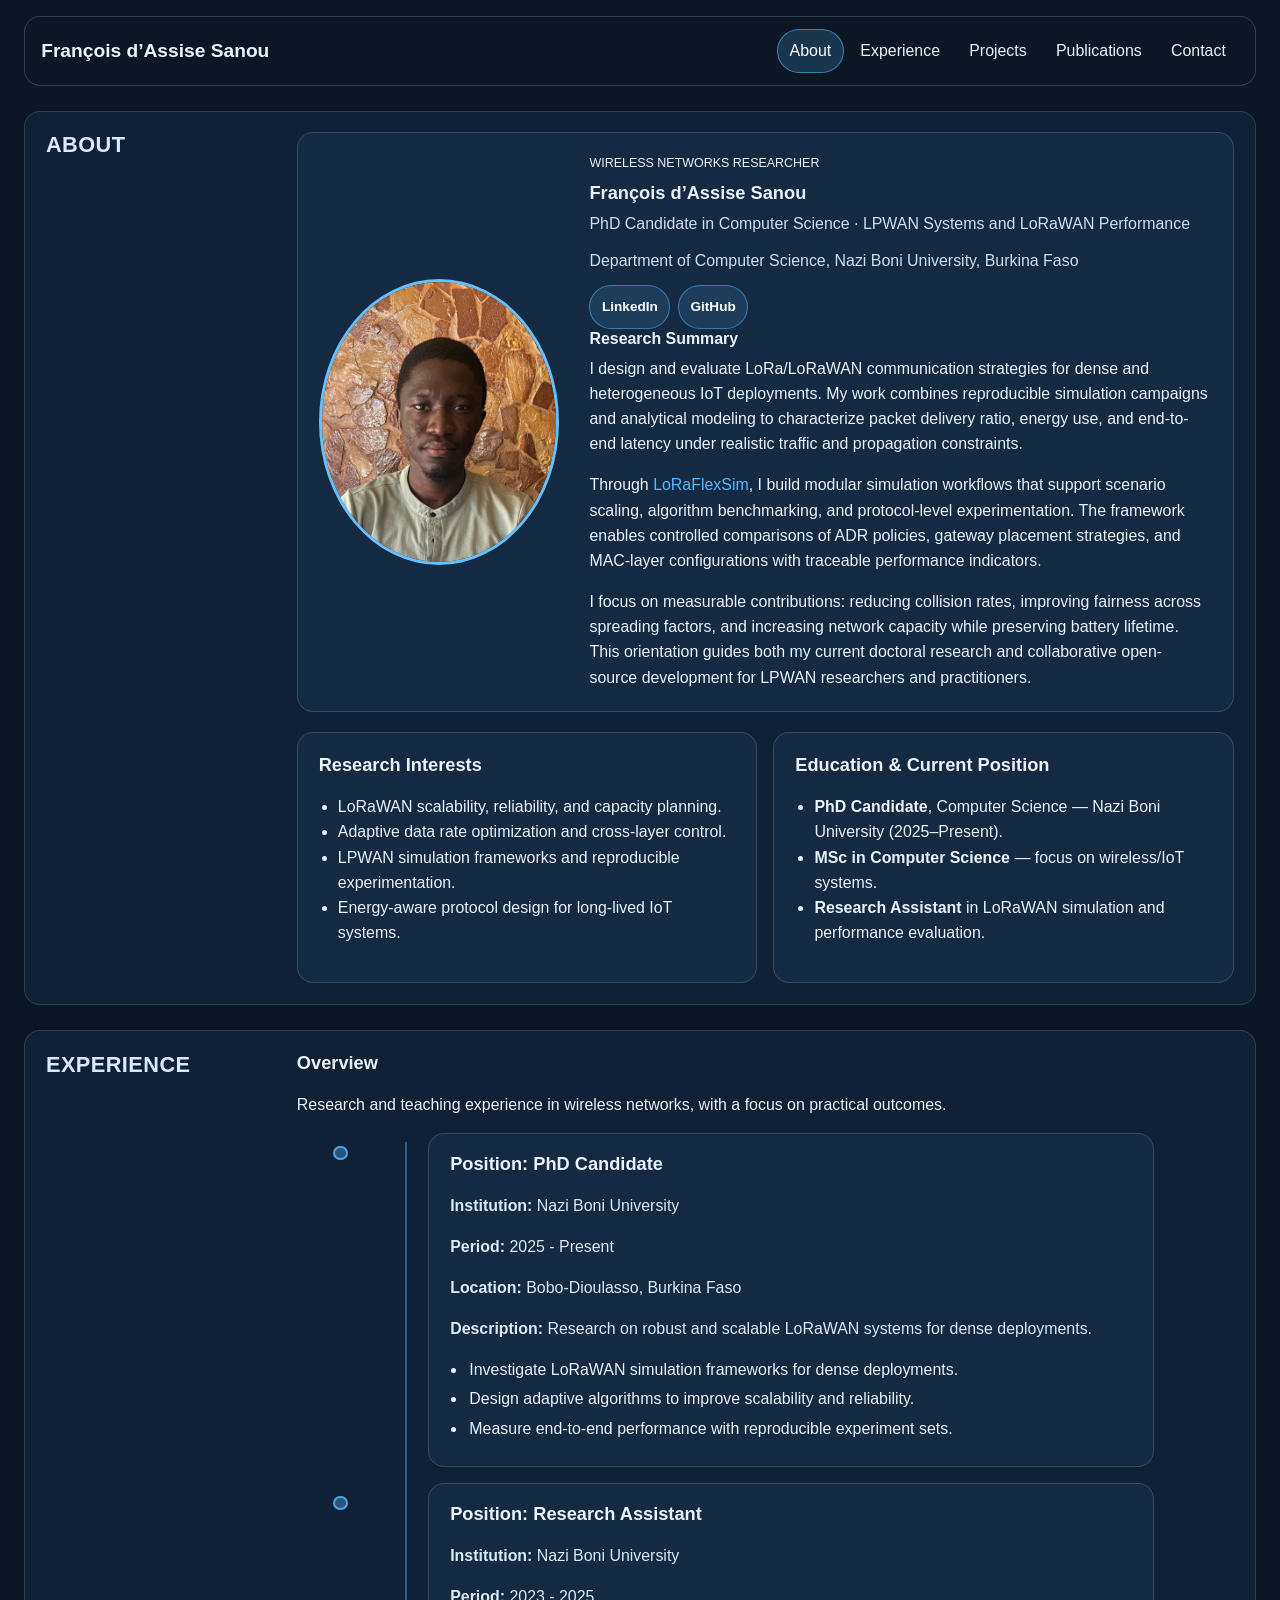
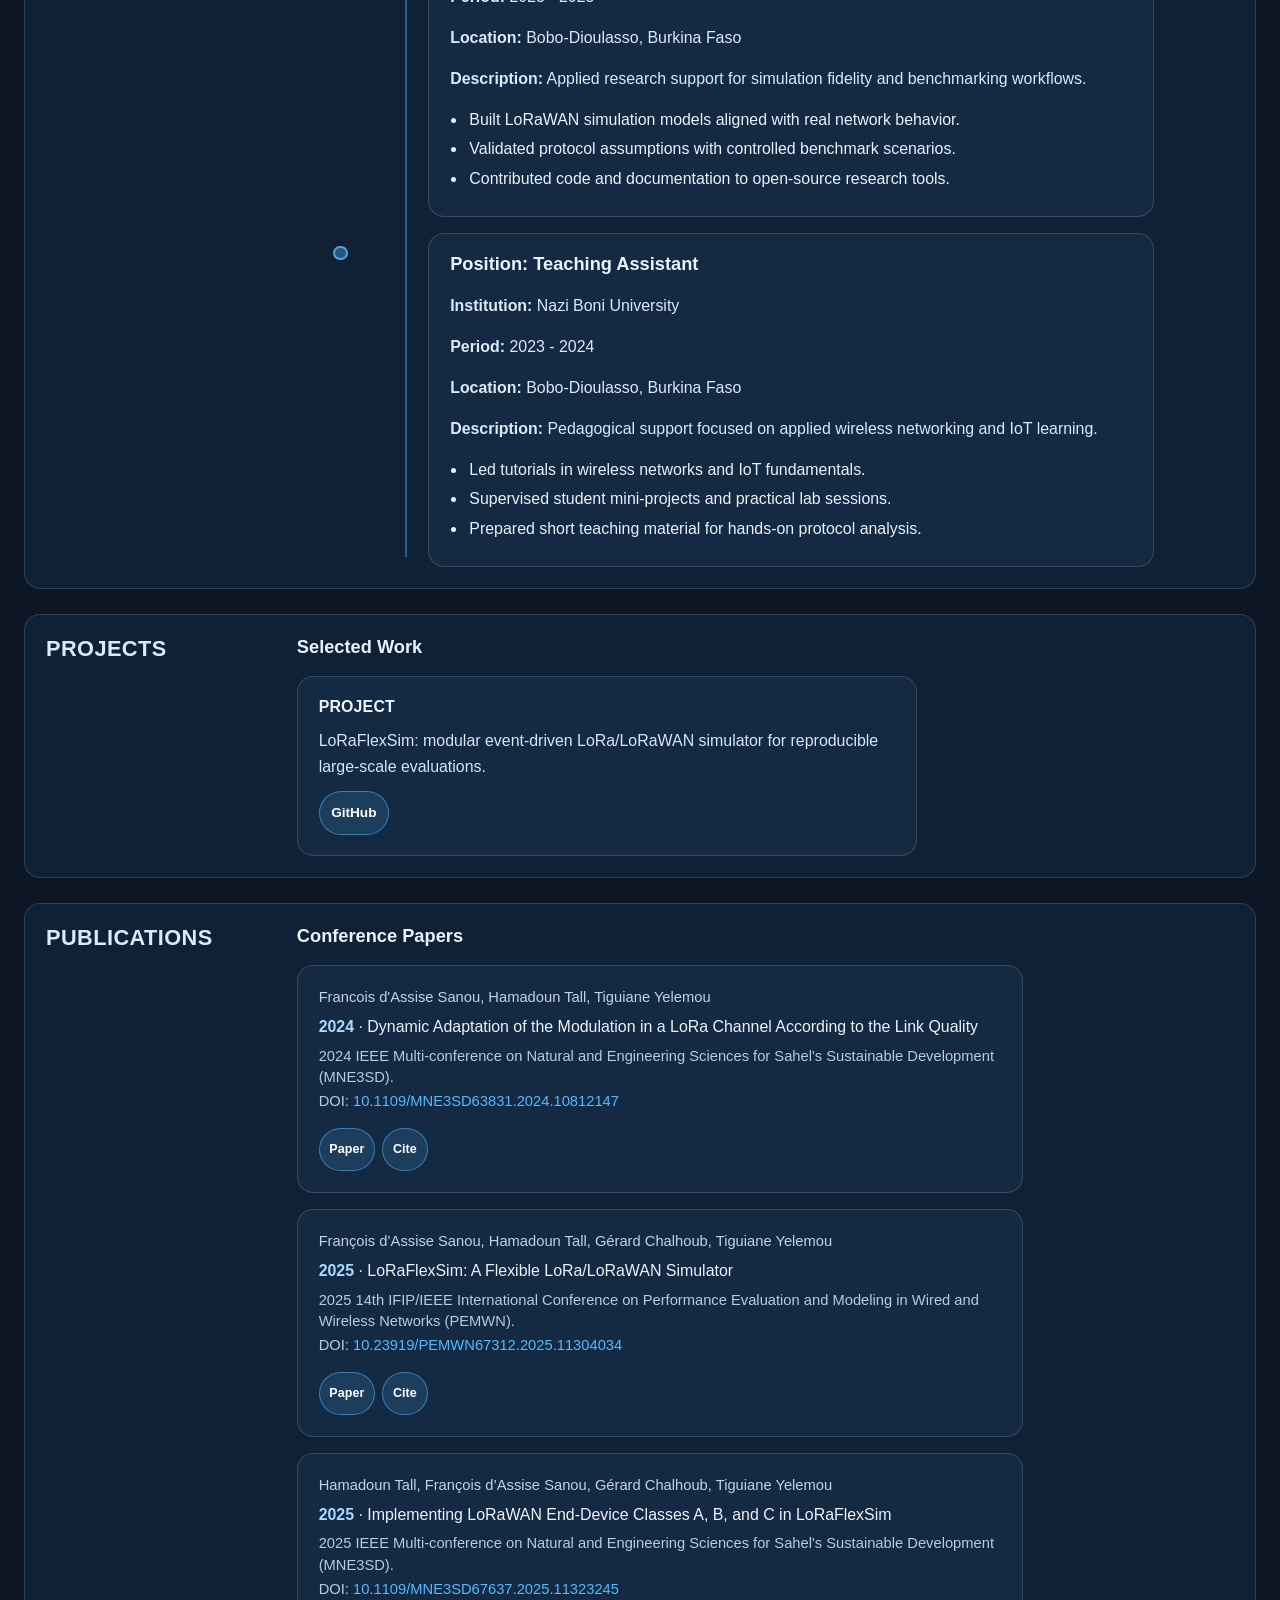
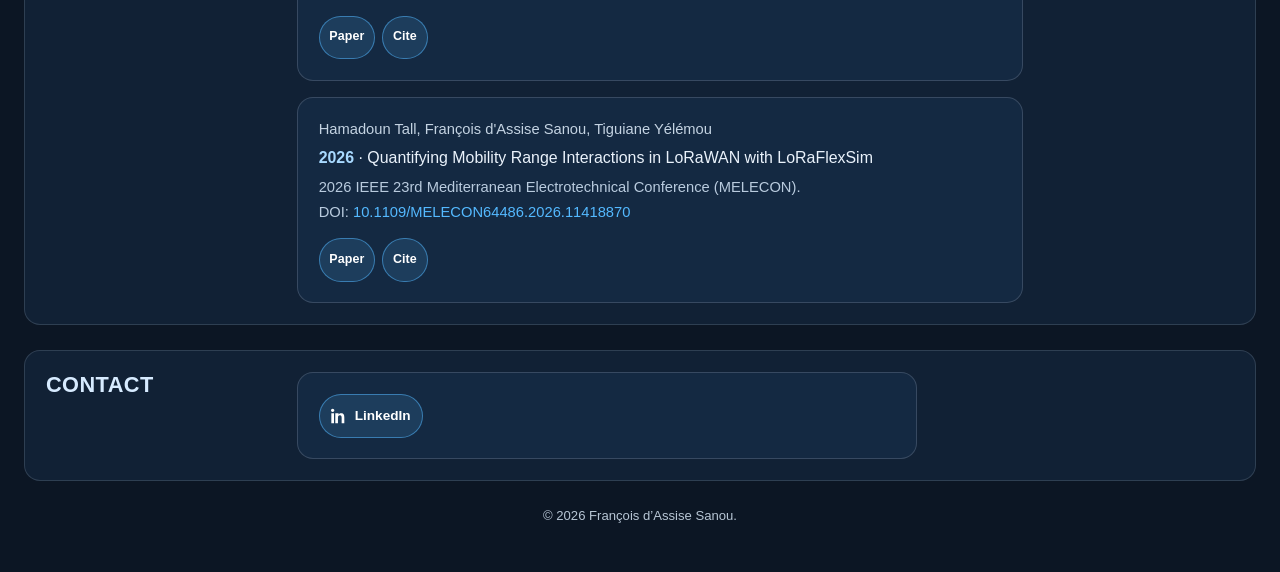
==== index.html @ 9d7e333e "Update IEEE Paper links to document pages" ====
<!DOCTYPE html>
<html lang="en" class="no-js">
<head>
    <meta charset="UTF-8">
    <meta name="viewport" content="width=device-width, initial-scale=1.0">
    <title>François d’Assise Sanou | Academic Profile</title>
    <meta name="description" content="One-page academic website of François d’Assise Sanou: profile, experience, projects, publications, and contact.">
    <meta property="og:title" content="François d’Assise Sanou | Academic Profile">
    <meta property="og:description" content="One-page academic profile of François d’Assise Sanou.">
    <meta property="og:type" content="website">
    <meta property="og:locale" content="en_US">
    <meta property="og:url" content="index.html">
    <script>
        document.documentElement.classList.replace('no-js', 'js');
    </script>
    <link rel="stylesheet" href="style.css">
</head>
<body>
    <header class="c-header">
        <h1 class="c-header__name">François d’Assise Sanou</h1>
        <button class="c-header__menu-toggle" type="button" aria-expanded="false" aria-controls="primary-navigation" aria-label="Open main menu" aria-haspopup="true">
            <span class="c-header__menu-icon" aria-hidden="true">☰</span>
            <span class="u-visually-hidden c-header__menu-label">Open main menu</span>
        </button>
        <nav id="primary-navigation" class="c-nav" aria-label="Primary navigation">
            <ul class="c-nav__list">
                <li class="c-nav__item"><a href="#about" class="c-nav__link" aria-current="page">About</a></li>
                <li class="c-nav__item"><a href="#experience" class="c-nav__link">Experience</a></li>
                <li class="c-nav__item"><a href="#projects" class="c-nav__link">Projects</a></li>
                <li class="c-nav__item"><a href="#publications" class="c-nav__link">Publications</a></li>
                <li class="c-nav__item"><a href="#contact" class="c-nav__link">Contact</a></li>
            </ul>
        </nav>
    </header>

    <main class="l-page-main" aria-label="Main content">
        <section id="about" class="l-section l-section--about" aria-labelledby="about-title">
            <h2 id="about-title" class="l-section__title">About</h2>
            <div class="l-section__content">
                <article class="about-hero" aria-label="Academic Hero">
                    <div class="about-hero__media">
                        <img class="about-hero__image" src="images/identite_sanou.jpg" alt="Portrait photo of François d’Assise Sanou" width="1072" height="1280" loading="eager" fetchpriority="high" decoding="async" sizes="(min-width: 992px) 16rem, (min-width: 577px) 13.5rem, 60vw">
                    </div>

                    <div class="about-hero__content">
                        <p class="about-hero__eyebrow">Wireless Networks Researcher</p>
                        <h3 class="about-hero__name">François d’Assise Sanou</h3>
                        <p class="about-hero__subtitle">PhD Candidate in Computer Science · LPWAN Systems and LoRaWAN Performance</p>
                        <p class="about-hero__affiliation">Department of Computer Science, Nazi Boni University, Burkina Faso</p>
                        <div class="about-hero__links">
                            <a href="https://www.linkedin.com/in/fran%C3%A7ois-d-assise-sanou-a57066200/" target="_blank" rel="noopener noreferrer" aria-label="Open François d’Assise Sanou LinkedIn profile">LinkedIn</a>
                            <a href="https://github.com/sanoufrancois226-crypto" target="_blank" rel="noopener noreferrer" aria-label="Open François d’Assise Sanou GitHub profile">GitHub</a>
                        </div>
                        <div class="about-hero__summary" aria-label="Research Summary">
                            <h4>Research Summary</h4>
                            <p>I design and evaluate LoRa/LoRaWAN communication strategies for dense and heterogeneous IoT deployments. My work combines reproducible simulation campaigns and analytical modeling to characterize packet delivery ratio, energy use, and end-to-end latency under realistic traffic and propagation constraints.</p>
                            <p>Through <a href="https://loraflexsim.netlify.app/" target="_blank" rel="noopener noreferrer" aria-label="Open LoRaFlexSim project website">LoRaFlexSim</a>, I build modular simulation workflows that support scenario scaling, algorithm benchmarking, and protocol-level experimentation. The framework enables controlled comparisons of ADR policies, gateway placement strategies, and MAC-layer configurations with traceable performance indicators.</p>
                            <p>I focus on measurable contributions: reducing collision rates, improving fairness across spreading factors, and increasing network capacity while preserving battery lifetime. This orientation guides both my current doctoral research and collaborative open-source development for LPWAN researchers and practitioners.</p>
                        </div>
                    </div>
                </article>

                <div class="about-subsections">
                    <article class="about-subsection" aria-label="Research Interests">
                        <h3>Research Interests</h3>
                        <ul>
                            <li>LoRaWAN scalability, reliability, and capacity planning.</li>
                            <li>Adaptive data rate optimization and cross-layer control.</li>
                            <li>LPWAN simulation frameworks and reproducible experimentation.</li>
                            <li>Energy-aware protocol design for long-lived IoT systems.</li>
                        </ul>
                    </article>
                    <article class="about-subsection" aria-label="Education and Current Position">
                        <h3>Education &amp; Current Position</h3>
                        <ul>
                            <li><strong>PhD Candidate</strong>, Computer Science — Nazi Boni University (2025–Present).</li>
                            <li><strong>MSc in Computer Science</strong> — focus on wireless/IoT systems.</li>
                            <li><strong>Research Assistant</strong> in LoRaWAN simulation and performance evaluation.</li>
                        </ul>
                    </article>
                </div>
            </div>
        </section>

        <section id="experience" class="l-section" aria-labelledby="experience-title">
            <h2 id="experience-title" class="l-section__title">Experience</h2>
            <div class="l-section__content">
                <article aria-label="Experience overview">
                    <h3>Overview</h3>
                    <p>Research and teaching experience in wireless networks, with a focus on practical outcomes.</p>
                </article>
                <div class="timeline" aria-label="Professional timeline">
                    <article class="timeline-item">
                        <div class="timeline-marker" aria-hidden="true"></div>
                        <div class="timeline-card">
                            <h3 class="timeline-card__role">Position: PhD Candidate</h3>
                            <p class="timeline-card__meta"><strong>Institution:</strong> Nazi Boni University</p>
                            <p class="timeline-card__meta"><strong>Period:</strong> 2025 - Present</p>
                            <p class="timeline-card__meta"><strong>Location:</strong> Bobo-Dioulasso, Burkina Faso</p>
                            <p class="timeline-card__description"><strong>Description:</strong> Research on robust and scalable LoRaWAN systems for dense deployments.</p>
                            <ul class="timeline-card__list">
                                <li>Investigate LoRaWAN simulation frameworks for dense deployments.</li>
                                <li>Design adaptive algorithms to improve scalability and reliability.</li>
                                <li>Measure end-to-end performance with reproducible experiment sets.</li>
                            </ul>
                        </div>
                    </article>

                    <article class="timeline-item">
                        <div class="timeline-marker" aria-hidden="true"></div>
                        <div class="timeline-card">
                            <h3 class="timeline-card__role">Position: Research Assistant</h3>
                            <p class="timeline-card__meta"><strong>Institution:</strong> Nazi Boni University</p>
                            <p class="timeline-card__meta"><strong>Period:</strong> 2023 - 2025</p>
                            <p class="timeline-card__meta"><strong>Location:</strong> Bobo-Dioulasso, Burkina Faso</p>
                            <p class="timeline-card__description"><strong>Description:</strong> Applied research support for simulation fidelity and benchmarking workflows.</p>
                            <ul class="timeline-card__list">
                                <li>Built LoRaWAN simulation models aligned with real network behavior.</li>
                                <li>Validated protocol assumptions with controlled benchmark scenarios.</li>
                                <li>Contributed code and documentation to open-source research tools.</li>
                            </ul>
                        </div>
                    </article>

                    <article class="timeline-item">
                        <div class="timeline-marker" aria-hidden="true"></div>
                        <div class="timeline-card">
                            <h3 class="timeline-card__role">Position: Teaching Assistant</h3>
                            <p class="timeline-card__meta"><strong>Institution:</strong> Nazi Boni University</p>
                            <p class="timeline-card__meta"><strong>Period:</strong> 2023 - 2024</p>
                            <p class="timeline-card__meta"><strong>Location:</strong> Bobo-Dioulasso, Burkina Faso</p>
                            <p class="timeline-card__description"><strong>Description:</strong> Pedagogical support focused on applied wireless networking and IoT learning.</p>
                            <ul class="timeline-card__list">
                                <li>Led tutorials in wireless networks and IoT fundamentals.</li>
                                <li>Supervised student mini-projects and practical lab sessions.</li>
                                <li>Prepared short teaching material for hands-on protocol analysis.</li>
                            </ul>
                        </div>
                    </article>
                </div>
            </div>
        </section>

        <section id="projects" class="l-section" aria-labelledby="projects-title">
            <h2 id="projects-title" class="l-section__title">Projects</h2>
            <div class="l-section__content">
                <article aria-label="Selected projects">
                    <h3>Selected Work</h3>
                    <ol class="project-list project-list--single">
                        <li class="project-item">
                            <h4 class="project-item__title">Project</h4>
                            <p class="project-item__description">LoRaFlexSim: modular event-driven LoRa/LoRaWAN simulator for reproducible large-scale evaluations.</p>
                            <div class="project-item__links" aria-label="Project link">
                                <a class="project-cta" href="https://github.com/LoRaFlexSim/LoRaFlexSim" target="_blank" rel="noopener noreferrer" aria-label="Open LoRaFlexSim main repository">GitHub</a>
                            </div>
                        </li>
                    </ol>
                </article>
            </div>
        </section>

        <section id="publications" class="l-section" aria-labelledby="publications-title">
            <h2 id="publications-title" class="l-section__title">Publications</h2>
            <div class="l-section__content">
                <article aria-label="Conference publications">
                    <h3>Conference Papers</h3>
                    <ol class="pub-list">
                        <li class="pub-item">
                            <p class="pub-authors">Francois d'Assise Sanou, Hamadoun Tall, Tiguiane Yelemou</p>
                            <p class="pub-main"><span class="pub-year" aria-label="Publication year">2024</span> · <span class="pub-title">Dynamic Adaptation of the Modulation in a LoRa Channel According to the Link Quality</span></p>
                            <p class="pub-meta"><span class="pub-venue">2024 IEEE Multi-conference on Natural and Engineering Sciences for Sahel's Sustainable Development (MNE3SD).</span> <span class="pub-doi">DOI: <a href="https://ieeexplore.ieee.org/document/10812147" target="_blank" rel="noopener noreferrer" aria-label="Open IEEE document for publication 1">10.1109/MNE3SD63831.2024.10812147</a></span></p>
                            <div class="pub-links c-secondary-links" aria-label="Publication 1 links">
                                <a class="c-secondary-link" href="https://ieeexplore.ieee.org/document/10812147" target="_blank" rel="noopener noreferrer" aria-label="Open IEEE document page for publication 1">Paper</a>
                                <a class="c-secondary-link" href="https://ieeexplore.ieee.org/document/10812147/citations#citations" target="_blank" rel="noopener noreferrer" aria-label="Open publication 1 citations on IEEE Xplore">Cite</a>
                            </div>
                        </li>
                        <li class="pub-item">
                            <p class="pub-authors">François d’Assise Sanou, Hamadoun Tall, Gérard Chalhoub, Tiguiane Yelemou</p>
                            <p class="pub-main"><span class="pub-year" aria-label="Publication year">2025</span> · <span class="pub-title">LoRaFlexSim: A Flexible LoRa/LoRaWAN Simulator</span></p>
                            <p class="pub-meta"><span class="pub-venue">2025 14th IFIP/IEEE International Conference on Performance Evaluation and Modeling in Wired and Wireless Networks (PEMWN).</span> <span class="pub-doi">DOI: <a href="https://ieeexplore.ieee.org/document/11304034" target="_blank" rel="noopener noreferrer" aria-label="Open IEEE document for publication 2">10.23919/PEMWN67312.2025.11304034</a></span></p>
                            <div class="pub-links c-secondary-links" aria-label="Publication 2 links">
                                <a class="c-secondary-link" href="https://ieeexplore.ieee.org/document/11304034" target="_blank" rel="noopener noreferrer" aria-label="Open IEEE document page for publication 2">Paper</a>
                                <a class="c-secondary-link" href="https://ieeexplore.ieee.org/document/11304034/citations#citations" target="_blank" rel="noopener noreferrer" aria-label="Open publication 2 citations on IEEE Xplore">Cite</a>
                            </div>
                        </li>
                        <li class="pub-item">
                            <p class="pub-authors">Hamadoun Tall, François d’Assise Sanou, Gérard Chalhoub, Tiguiane Yelemou</p>
                            <p class="pub-main"><span class="pub-year" aria-label="Publication year">2025</span> · <span class="pub-title">Implementing LoRaWAN End-Device Classes A, B, and C in LoRaFlexSim</span></p>
                            <p class="pub-meta"><span class="pub-venue">2025 IEEE Multi-conference on Natural and Engineering Sciences for Sahel's Sustainable Development (MNE3SD).</span> <span class="pub-doi">DOI: <a href="https://ieeexplore.ieee.org/document/11323245" target="_blank" rel="noopener noreferrer" aria-label="Open IEEE document for publication 3">10.1109/MNE3SD67637.2025.11323245</a></span></p>
                            <div class="pub-links c-secondary-links" aria-label="Publication 3 links">
                                <a class="c-secondary-link" href="https://ieeexplore.ieee.org/document/11323245" target="_blank" rel="noopener noreferrer" aria-label="Open IEEE document page for publication 3">Paper</a>
                                <a class="c-secondary-link" href="https://ieeexplore.ieee.org/document/11323245/citations#citations" target="_blank" rel="noopener noreferrer" aria-label="Open publication 3 citations on IEEE Xplore">Cite</a>
                            </div>
                        </li>
                        <li class="pub-item">
                            <p class="pub-authors">Hamadoun Tall, François d'Assise Sanou, Tiguiane Yélémou</p>
                            <p class="pub-main"><span class="pub-year" aria-label="Publication year">2026</span> · <span class="pub-title">Quantifying Mobility Range Interactions in LoRaWAN with LoRaFlexSim</span></p>
                            <p class="pub-meta"><span class="pub-venue">2026 IEEE 23rd Mediterranean Electrotechnical Conference (MELECON).</span> <span class="pub-doi">DOI: <a href="https://ieeexplore.ieee.org/document/11418870" target="_blank" rel="noopener noreferrer" aria-label="Open IEEE document for publication 4">10.1109/MELECON64486.2026.11418870</a></span></p>
                            <div class="pub-links c-secondary-links" aria-label="Publication 4 links">
                                <a class="c-secondary-link" href="https://ieeexplore.ieee.org/document/11418870" target="_blank" rel="noopener noreferrer" aria-label="Open IEEE document page for publication 4">Paper</a>
                                <a class="c-secondary-link" href="https://ieeexplore.ieee.org/document/11418870/citations#citations" target="_blank" rel="noopener noreferrer" aria-label="Open publication 4 citations on IEEE Xplore">Cite</a>
                            </div>
                        </li>
                    </ol>
                </article>
            </div>
        </section>

        <section id="contact" class="l-section" aria-labelledby="contact-title">
            <h2 id="contact-title" class="l-section__title">Contact</h2>
            <div class="l-section__content">
                <article class="contact-card">
                    <ul class="contact-list" aria-label="Active contact channels">
                        <li>
                            <a class="contact-link" href="https://www.linkedin.com/in/fran%C3%A7ois-d-assise-sanou-a57066200/" target="_blank" rel="noopener noreferrer" aria-label="Contact François d’Assise Sanou on LinkedIn">
                                <span class="contact-link__icon" aria-hidden="true">
                                    <svg viewBox="0 0 24 24" focusable="false" aria-hidden="true">
                                        <path d="M4.98 3.5C4.98 4.88 3.86 6 2.49 6S0 4.88 0 3.5 1.11 1 2.49 1 4.98 2.12 4.98 3.5ZM.5 8h4V23h-4V8Zm7 0h3.83v2.05h.05c.53-1 1.84-2.05 3.79-2.05 4.05 0 4.8 2.67 4.8 6.13V23h-4v-7.75c0-1.85-.03-4.22-2.57-4.22-2.57 0-2.96 2.01-2.96 4.09V23h-4V8Z" />
                                    </svg>
                                </span>
                                <span class="contact-link__label">LinkedIn</span>
                                <span class="u-visually-hidden"> — official profile</span>
                            </a>
                        </li>
                    </ul>
                </article>
            </div>
        </section>
    </main>

    <footer class="c-footer">
        <p>© 2026 François d’Assise Sanou.</p>
    </footer>

    <script src="script.js" defer></script>
</body>
</html>
---- style.css ----
:root {
    --font: "Segoe UI", Tahoma, Geneva, Verdana, sans-serif;
    --bg: #0c1624;
    --surface: #122338;
    --surface-2: #162b44;
    --text: #eaf2fb;
    --muted: #cfdeed;
    --accent: #54b9ff;
    --radius: 1rem;
    --radius-sm: 0.5rem;
    --radius-pill: 999px;
    --container-laptop: 76rem;
    --container-desktop: 84rem;
    --gutter: clamp(0.9rem, 0.55rem + 1.2vw, 1.6rem);
    --space-1: clamp(0.38rem, 0.33rem + 0.18vw, 0.5rem);
    --space-2: clamp(0.56rem, 0.5rem + 0.3vw, 0.74rem);
    --space-3: clamp(0.76rem, 0.66rem + 0.45vw, 1rem);
    --space-4: clamp(0.96rem, 0.82rem + 0.65vw, 1.3rem);
    --space-5: clamp(1.24rem, 1.02rem + 1vw, 1.8rem);
    --section-pad: clamp(0.96rem, 0.82rem + 0.65vw, 1.3rem);
    --section-gap: clamp(1.12rem, 0.94rem + 0.8vw, 1.56rem);
    --fs-body: clamp(0.94rem, 0.9rem + 0.12vw, 1rem);
    --fs-h1: clamp(1.38rem, 1.12rem + 1.1vw, 1.92rem);
    --fs-h2: clamp(1.1rem, 0.98rem + 0.55vw, 1.36rem);
    --fs-h3: clamp(0.98rem, 0.92rem + 0.3vw, 1.14rem);
}

* { box-sizing: border-box; }

html {
    scroll-behavior: smooth;
    overflow-x: clip;
}

body {
    margin: 0;
    font: var(--fs-body)/1.58 var(--font);
    color: var(--text);
    background: var(--bg);
}

img, svg { max-width: 100%; }

a { color: var(--accent); text-decoration: none; }
a:hover { text-decoration: underline; }

h1, h2, h3, h4 { margin-top: 0; line-height: 1.2; }
h1 { font-size: var(--fs-h1); }
h2 { font-size: var(--fs-h2); }
h3 { font-size: var(--fs-h3); }

p, ul, ol { margin: 0 0 var(--space-3); }
ul, ol { padding-left: 1.2rem; }

.u-visually-hidden {
    position: absolute;
    width: 1px;
    height: 1px;
    margin: -1px;
    padding: 0;
    overflow: hidden;
    clip: rect(0, 0, 0, 0);
    white-space: nowrap;
    border: 0;
}

:focus-visible {
    outline: 3px solid #a8ddff;
    outline-offset: 3px;
    box-shadow: 0 0 0 2px rgba(8, 24, 38, 0.9);
}

/* Layout */
.c-header,
.l-page-main,
.c-footer {
    width: min(100% - 2 * var(--gutter), var(--container-laptop));
    margin-inline: auto;
}

.l-page-main {
    display: grid;
    gap: var(--section-gap);
    padding-block: var(--section-gap);
}

.l-section {
    display: grid;
    gap: var(--space-4);
    padding: var(--section-pad);
    border-radius: var(--radius);
    border: 1px solid color-mix(in srgb, var(--muted), transparent 84%);
    background: color-mix(in srgb, var(--surface), transparent 9%);
}

.l-section__title {
    margin: 0;
    letter-spacing: 0.02em;
    text-transform: uppercase;
    color: #d7ebff;
}

.l-section:target {
    scroll-margin-top: 7rem;
    outline: 2px solid color-mix(in srgb, var(--accent), transparent 35%);
}

.l-section__content,
.l-section__content p { max-width: 70ch; }
.l-section--about .l-section__content { max-width: none; }
#experience .l-section__content,
#experience .l-section__content p { max-width: none; }

/* Header + navigation */
.c-header {
    position: sticky;
    top: 0;
    z-index: 10;
    margin-top: var(--space-3);
    padding: var(--space-2) var(--space-3);
    border-radius: var(--radius);
    border: 1px solid color-mix(in srgb, var(--muted), transparent 80%);
    background: color-mix(in srgb, var(--bg), #091322 16%);
    backdrop-filter: blur(6px);
    display: flex;
    flex-wrap: wrap;
    align-items: center;
    justify-content: space-between;
    gap: var(--space-2);
}

.c-header__name { margin: 0; font-size: clamp(1rem, 0.9rem + 0.4vw, 1.2rem); }

.c-header__menu-toggle {
    width: 2.5rem;
    height: 2.5rem;
    border-radius: var(--radius-sm);
    border: 1px solid color-mix(in srgb, var(--muted), transparent 40%);
    color: var(--text);
    background: color-mix(in srgb, var(--surface), transparent 15%);
    cursor: pointer;
}

.c-nav { width: 100%; position: relative; }

.c-nav__list {
    list-style: none;
    margin: 0;
    padding: var(--space-2);
    border: 1px solid color-mix(in srgb, var(--muted), transparent 62%);
    border-radius: 0.75rem;
    background: color-mix(in srgb, var(--bg), #081220 18%);
    display: flex;
    flex-direction: column;
    gap: var(--space-1);
    position: absolute;
    inset: calc(100% + var(--space-1)) 0 auto;
    opacity: 0;
    visibility: hidden;
    pointer-events: none;
    transform: translateY(-0.4rem);
    transition: opacity .2s ease, transform .2s ease;
}

.c-nav.c-nav--open .c-nav__list {
    opacity: 1;
    visibility: visible;
    pointer-events: auto;
    transform: translateY(0);
}

.c-nav__link {
    display: inline-flex;
    align-items: center;
    min-height: 2.75rem;
    width: 100%;
    padding: 0.35rem 0.75rem;
    border: 1px solid transparent;
    border-radius: var(--radius-pill);
    color: var(--text);
}

.c-nav__link:hover,
.c-nav__link.active {
    color: #fff;
    text-decoration: none;
    background: color-mix(in srgb, var(--accent), transparent 80%);
    border-color: color-mix(in srgb, var(--accent), transparent 42%);
}


.no-js .c-header__menu-toggle {
    display: none;
}

.no-js .c-nav {
    width: auto;
    margin-left: auto;
}

.no-js .c-nav__list {
    position: static;
    opacity: 1;
    visibility: visible;
    pointer-events: auto;
    transform: none;
    padding: 0;
    border: 0;
    background: transparent;
    flex-direction: row;
    flex-wrap: wrap;
    gap: 0.2rem;
}

/* About */
.about-hero,
.about-subsection,
.timeline-card,
.project-item,
.pub-item,
.contact-card {
    padding: var(--section-pad);
    border: 1px solid color-mix(in srgb, var(--muted), transparent 82%);
    border-radius: var(--radius);
    background: color-mix(in srgb, var(--surface-2), transparent 10%);
}

.about-hero { display: grid; gap: var(--space-4); margin-bottom: var(--space-4); }
.about-hero__media { display: flex; justify-content: center; }
.about-hero__image {
    width: 240px;
    max-width: 100%;
    height: auto;
    aspect-ratio: 1072 / 1280;
    object-fit: cover;
    border-radius: 50%;
    border: 3px solid color-mix(in srgb, var(--accent), #fff 10%);
}
.about-hero__content { text-align: center; }
.about-hero__eyebrow { margin-bottom: var(--space-1); text-transform: uppercase; font-size: 0.78rem; }
.about-hero__name { margin-bottom: var(--space-1); }
.about-hero__subtitle,
.about-hero__affiliation { color: var(--muted); margin-bottom: var(--space-2); }
.about-hero__summary h4 { margin: 0 0 var(--space-1); }
.about-hero__summary p:last-child { margin-bottom: 0; }

.about-hero__links,
.about-subsections,
.project-item__links,
.pub-links {
    display: flex;
    flex-wrap: wrap;
    gap: var(--space-1);
}

.about-subsections {
    display: grid;
    grid-template-columns: repeat(auto-fit, minmax(250px, 1fr));
    gap: var(--space-3);
}

.about-hero__links a,
.project-cta,
.c-secondary-link,
.contact-link {
    display: inline-flex;
    align-items: center;
    justify-content: center;
    min-height: 2.75rem;
    padding: 0.35rem 0.72rem;
    border-radius: var(--radius-pill);
    border: 1px solid color-mix(in srgb, var(--accent), transparent 48%);
    background: color-mix(in srgb, var(--accent), transparent 86%);
    color: #fff;
    font-weight: 600;
    font-size: 0.85rem;
}

.pub-links .c-secondary-link {
    min-height: 2.7rem;
    padding: 0.2rem 0.6rem;
    font-size: 0.78rem;
    letter-spacing: 0.01em;
}


.project-item__links {
    align-items: stretch;
}

.project-cta {
    white-space: nowrap;
}

.project-list--single {
    max-width: 42rem;
}

.project-list--single .project-item {
    display: grid;
    gap: var(--space-2);
    text-align: left;
}

.project-list--single .project-item__title {
    margin-bottom: 0;
    letter-spacing: 0.01em;
    text-transform: uppercase;
}

.project-list--single .project-item__description {
    margin-bottom: 0;
    color: #d7e5f4;
}

.project-list--single .project-item__links {
    justify-content: flex-start;
}
/* Experience */
.timeline {
    --timeline-axis-offset: clamp(3.8rem, 9.2vw, 7.6rem);
    position: relative;
    display: grid;
    gap: var(--space-3);
}

.timeline::before {
    content: "";
    position: absolute;
    left: var(--timeline-axis-offset);
    top: 0.6rem;
    bottom: 0.6rem;
    width: 2px;
    transform: translateX(-50%);
    background: color-mix(in srgb, var(--accent), transparent 60%);
}

.timeline-item {
    display: grid;
    grid-template-columns: minmax(2.2rem, clamp(3.2rem, 8.5vw, 7rem)) 1.4rem minmax(0, 1fr);
    gap: var(--space-2);
    align-items: start;
}

.timeline-marker {
    width: .9rem;
    height: .9rem;
    margin-top: 0.8rem;
    justify-self: center;
    border-radius: 50%;
    border: 2px solid color-mix(in srgb, var(--accent), transparent 20%);
    background: color-mix(in srgb, var(--accent), transparent 65%);
    z-index: 1;
}

.timeline-card {
    grid-column: 3;
    min-width: 0;
    width: min(100%, 74ch);
    overflow-wrap: anywhere;
    word-break: normal;
}

.timeline-card__meta,
.timeline-card__description { color: #dce9f6; }

.timeline-card__list {
    margin: var(--space-1) 0 0;
    padding-inline-start: 1.05rem;
}

.timeline-card__list li {
    margin-bottom: 0.42rem;
    padding-inline-start: 0.15rem;
    line-height: 1.45;
    overflow-wrap: anywhere;
}

/* Projects + publications */
.project-list,
.pub-list {
    margin: 0;
    padding: 0;
    list-style: none;
    display: grid;
    gap: var(--space-3);
}

.pub-main { margin-bottom: var(--space-1); line-height: 1.4; }
.pub-year { color: #a8d9ff; font-weight: 700; white-space: nowrap; }
.pub-authors,
.pub-meta {
    margin-bottom: var(--space-1);
    color: #c4d3e2;
    font-size: 0.92rem;
    line-height: 1.45;
}
.pub-meta {
    display: flex;
    flex-wrap: wrap;
    align-items: baseline;
    gap: 0.2rem 0.85rem;
    color: #b9cbde;
}
.pub-venue,
.pub-doi {
    overflow-wrap: anywhere;
    word-break: normal;
}

.pub-item {
    display: grid;
    gap: var(--space-1);
}

.pub-item > * {
    margin: 0;
}

.pub-list {
    max-width: 82ch;
}

.pub-cite {
    min-width: 0;
}

.pub-cite pre {
    margin-top: var(--space-1);
    max-width: 100%;
    white-space: pre-wrap;
    overflow-wrap: anywhere;
    word-break: break-word;
}

#publications .l-section__content,
#publications .l-section__content p {
    max-width: 86ch;
}

.pub-title-link {
    color: #fff;
    text-decoration: underline;
    text-underline-offset: 0.12em;
    overflow-wrap: anywhere;
    word-break: normal;
}
.pub-links {
    margin-top: var(--space-1);
    display: flex;
    flex-wrap: wrap;
    align-items: stretch;
    gap: 0.45rem;
}

.pub-links > * {
    flex: 0 0 auto;
}

/* Contact + footer */
.contact-list { list-style: none; padding: 0; margin: 0; display: grid; gap: var(--space-2); }
.contact-link { justify-content: flex-start; gap: var(--space-1); flex-direction: row; }
.contact-link__label { line-height: 1; }
.contact-link__icon { width: 1rem; height: 1rem; display: inline-flex; }
.contact-link__icon svg { width: 100%; height: 100%; fill: currentColor; }

.c-footer {
    padding: 0 0 var(--space-5);
    color: color-mix(in srgb, var(--muted), transparent 12%);
    text-align: center;
    font-size: 0.82rem;
}

/* Explicit responsive zones */
/* Desktop: >= 992px */
@media (min-width: 992px) {
    .c-header,
    .l-page-main,
    .c-footer {
        width: min(100% - 2 * var(--gutter), var(--container-desktop));
    }

    .l-section {
        grid-template-columns: minmax(11rem, 14rem) minmax(0, 1fr);
        align-items: start;
        column-gap: clamp(1.3rem, 0.8rem + 1.1vw, 2.2rem);
    }

    .l-section__title {
        position: sticky;
        top: 6.4rem;
    }

    .c-header__menu-toggle { display: none; }

    .c-nav {
        width: auto;
        margin-left: auto;
    }

    .c-nav__list {
        position: static;
        opacity: 1;
        visibility: visible;
        pointer-events: auto;
        transform: none;
        padding: 0;
        border: 0;
        background: transparent;
        flex-direction: row;
        gap: 0.2rem;
    }

    .c-nav__link {
        width: auto;
    }

    .about-hero {
        grid-template-columns: 250px 1fr;
        align-items: center;
    }

    .about-hero__media {
        justify-content: flex-start;
    }

    .about-hero__content { text-align: left; }

    .about-subsections {
        grid-template-columns: repeat(2, minmax(0, 1fr));
    }

    #experience .timeline-card {
        padding: clamp(1rem, 0.74rem + 0.55vw, 1.3rem) clamp(1.06rem, 0.68rem + 0.78vw, 1.52rem);
    }
}

@media (min-width: 992px) and (max-width: 1366px) {
    #experience .timeline {
        --timeline-axis-offset: clamp(3.5rem, 8.5vw, 6.8rem);
    }

    #experience .timeline-item {
        grid-template-columns: minmax(1.7rem, clamp(2.4rem, 6.8vw, 5.6rem)) 1.25rem minmax(0, 1fr);
        gap: clamp(0.62rem, 0.5rem + 0.33vw, 0.84rem);
    }

    #experience .timeline-card {
        width: min(100%, 82ch);
    }
}


@media (max-width: 991px) {
    .timeline::before {
        display: none;
    }

    .timeline-item {
        grid-template-columns: minmax(0, 1fr);
    }

    .timeline-marker {
        display: none;
    }

    .timeline-card {
        grid-column: 1;
    }
}

/* Tablet: 577px - 991px */
@media (min-width: 577px) and (max-width: 991px) {
    .c-header,
    .l-page-main,
    .c-footer {
        width: min(100% - 2 * var(--gutter), 52rem);
    }

    .about-hero {
        gap: var(--space-3);
    }

    .about-hero__image {
        width: 220px;
    }

    .pub-links,
    .project-item__links {
        display: grid;
        grid-template-columns: repeat(2, minmax(0, 1fr));
    }
}

/* Mobile: <= 576px */
@media (max-width: 576px) {
    .c-header,
    .l-page-main,
    .c-footer {
        width: min(100% - 2 * var(--gutter), 100%);
    }

    .about-hero__image {
        width: clamp(160px, 42vw, 210px);
    }

    .l-section,
    .about-hero,
    .about-subsection,
    .timeline-card,
    .project-item,
    .pub-item,
    .contact-card { padding: var(--section-pad); }

    .pub-links,
    .project-item__links {
        display: grid;
        grid-template-columns: minmax(0, 1fr);
    }

    .pub-links > * {
        width: 100%;
    }

    .pub-links .c-secondary-link {
        width: 100%;
    }

    .pub-main {
        overflow-wrap: anywhere;
    }

    .pub-meta {
        flex-direction: column;
        align-items: flex-start;
        gap: 0.2rem;
    }

    .pub-doi a {
        overflow-wrap: anywhere;
    }

    .about-hero__links { justify-content: center; }

    .contact-link {
        flex-direction: row;
        align-items: center;
        flex-wrap: wrap;
    }
}
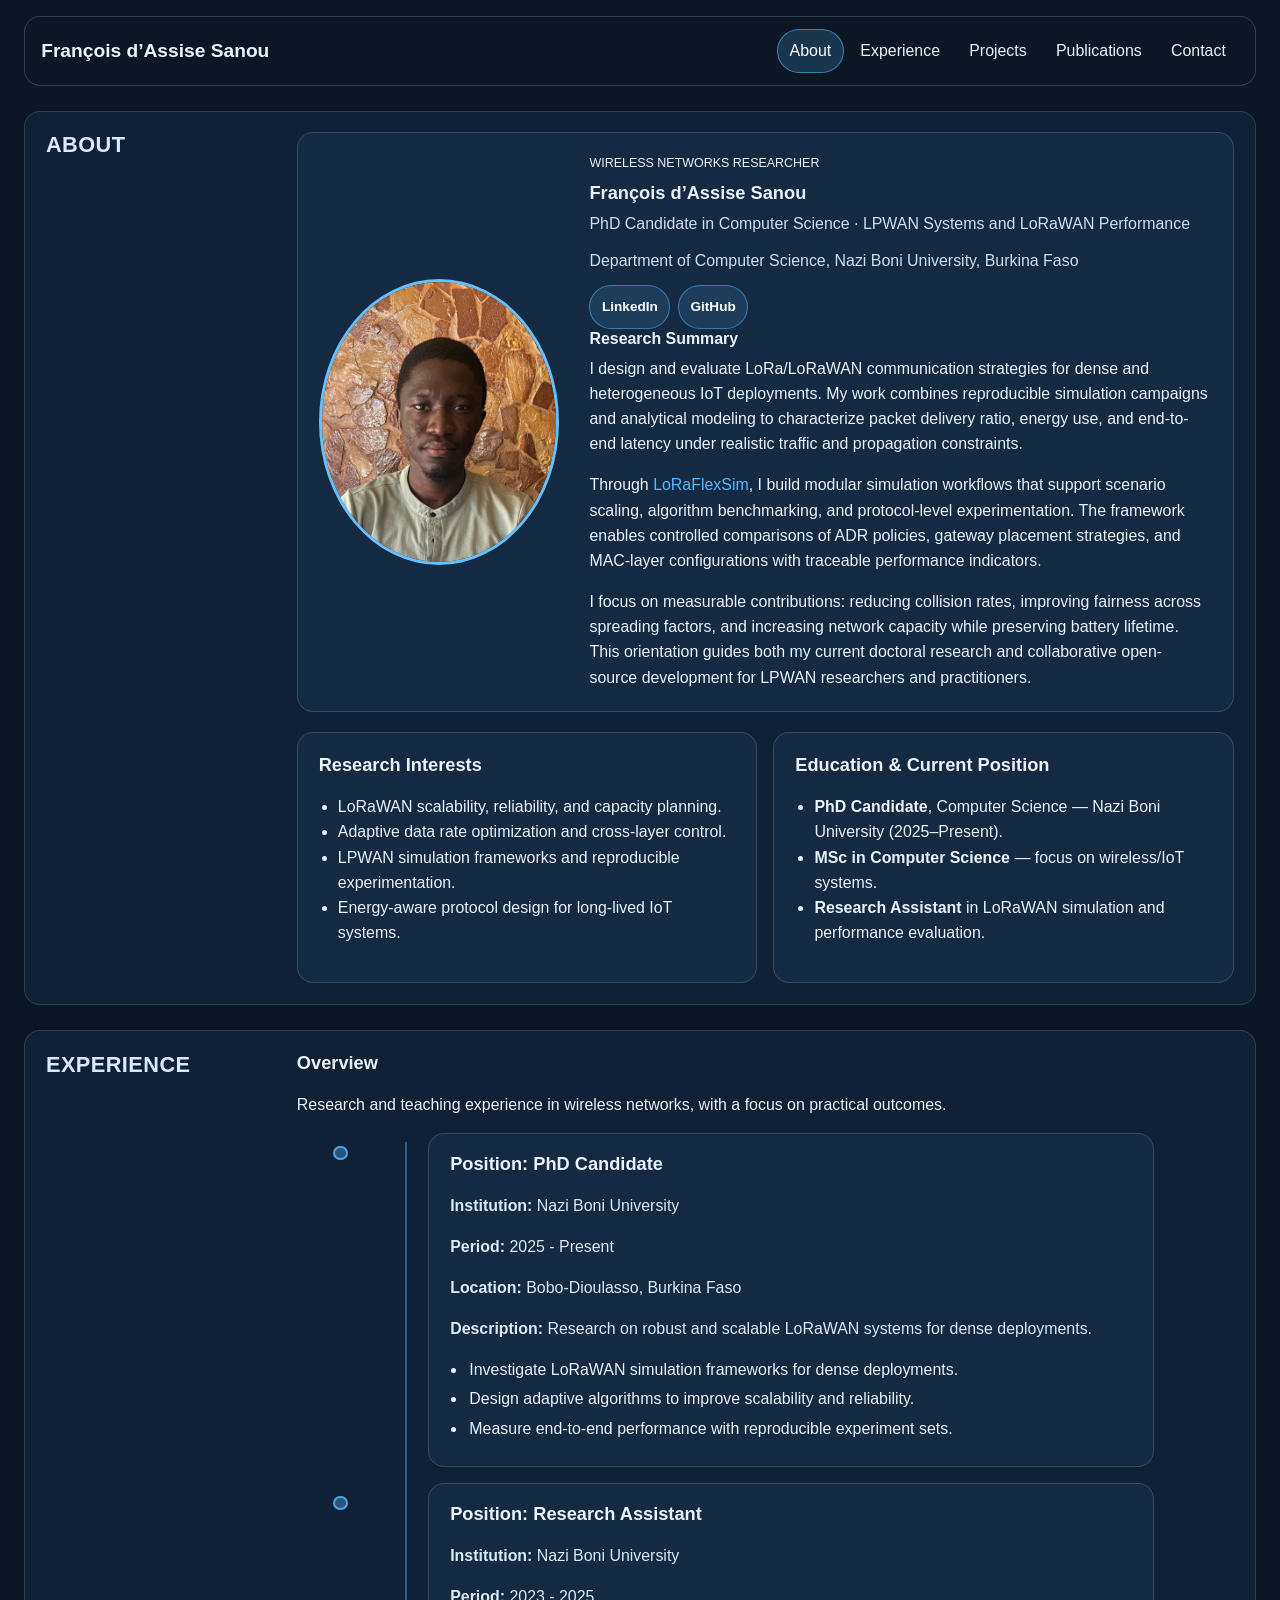
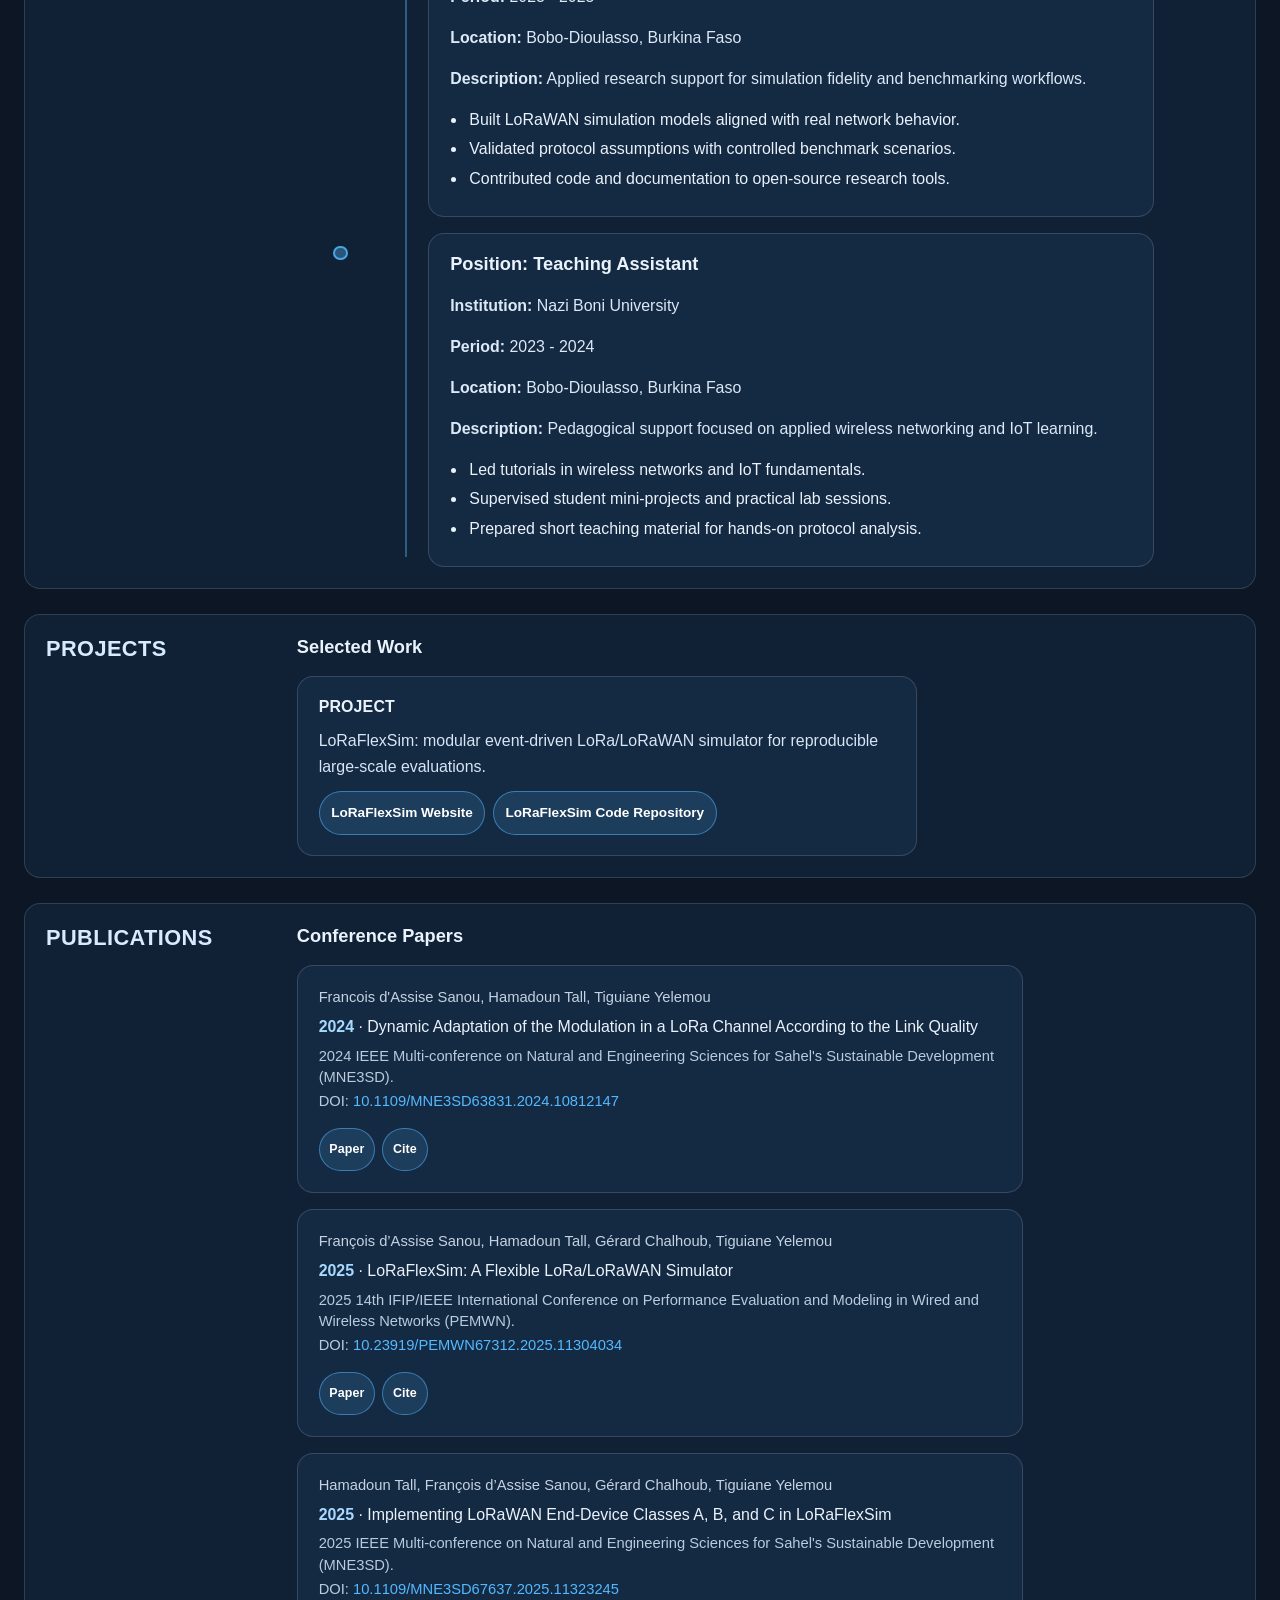
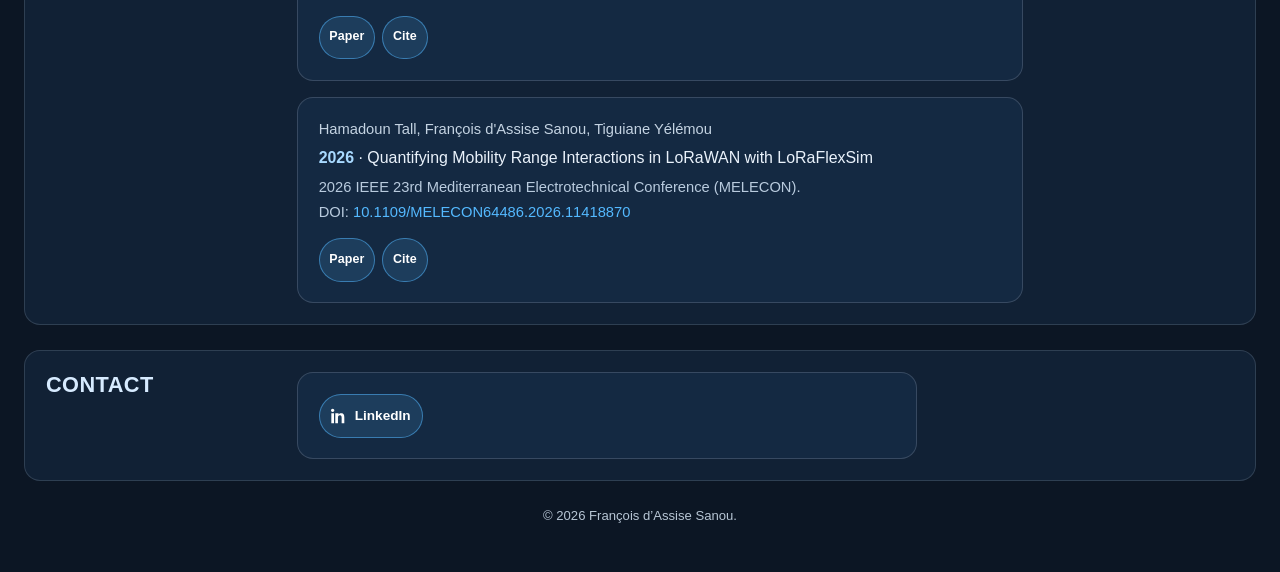
==== commit 0ea845d9: "Clarifie les CTA LoRaFlexSim site vs dépôt" ====
--- a/index.html
+++ b/index.html
@@ -54,7 +54,7 @@
                         <div class="about-hero__summary" aria-label="Research Summary">
                             <h4>Research Summary</h4>
                             <p>I design and evaluate LoRa/LoRaWAN communication strategies for dense and heterogeneous IoT deployments. My work combines reproducible simulation campaigns and analytical modeling to characterize packet delivery ratio, energy use, and end-to-end latency under realistic traffic and propagation constraints.</p>
-                            <p>Through <a href="https://loraflexsim.netlify.app/" target="_blank" rel="noopener noreferrer" aria-label="Open LoRaFlexSim project website">LoRaFlexSim</a>, I build modular simulation workflows that support scenario scaling, algorithm benchmarking, and protocol-level experimentation. The framework enables controlled comparisons of ADR policies, gateway placement strategies, and MAC-layer configurations with traceable performance indicators.</p>
+                            <p>Through <a href="https://loraflexsim.org" target="_blank" rel="noopener noreferrer" aria-label="Open LoRaFlexSim project website">LoRaFlexSim</a>, I build modular simulation workflows that support scenario scaling, algorithm benchmarking, and protocol-level experimentation. The framework enables controlled comparisons of ADR policies, gateway placement strategies, and MAC-layer configurations with traceable performance indicators.</p>
                             <p>I focus on measurable contributions: reducing collision rates, improving fairness across spreading factors, and increasing network capacity while preserving battery lifetime. This orientation guides both my current doctoral research and collaborative open-source development for LPWAN researchers and practitioners.</p>
                         </div>
                     </div>
@@ -150,8 +150,9 @@
                         <li class="project-item">
                             <h4 class="project-item__title">Project</h4>
                             <p class="project-item__description">LoRaFlexSim: modular event-driven LoRa/LoRaWAN simulator for reproducible large-scale evaluations.</p>
-                            <div class="project-item__links" aria-label="Project link">
-                                <a class="project-cta" href="https://github.com/LoRaFlexSim/LoRaFlexSim" target="_blank" rel="noopener noreferrer" aria-label="Open LoRaFlexSim main repository">GitHub</a>
+                            <div class="project-item__links" aria-label="LoRaFlexSim links">
+                                <a class="project-cta" href="https://loraflexsim.org" target="_blank" rel="noopener noreferrer" aria-label="Open LoRaFlexSim official website">LoRaFlexSim Website</a>
+                                <a class="project-cta" href="https://github.com/LoRaFlexSim/LoRaFlexSim" target="_blank" rel="noopener noreferrer" aria-label="Open LoRaFlexSim code repository on GitHub">LoRaFlexSim Code Repository</a>
                             </div>
                         </li>
                     </ol>
